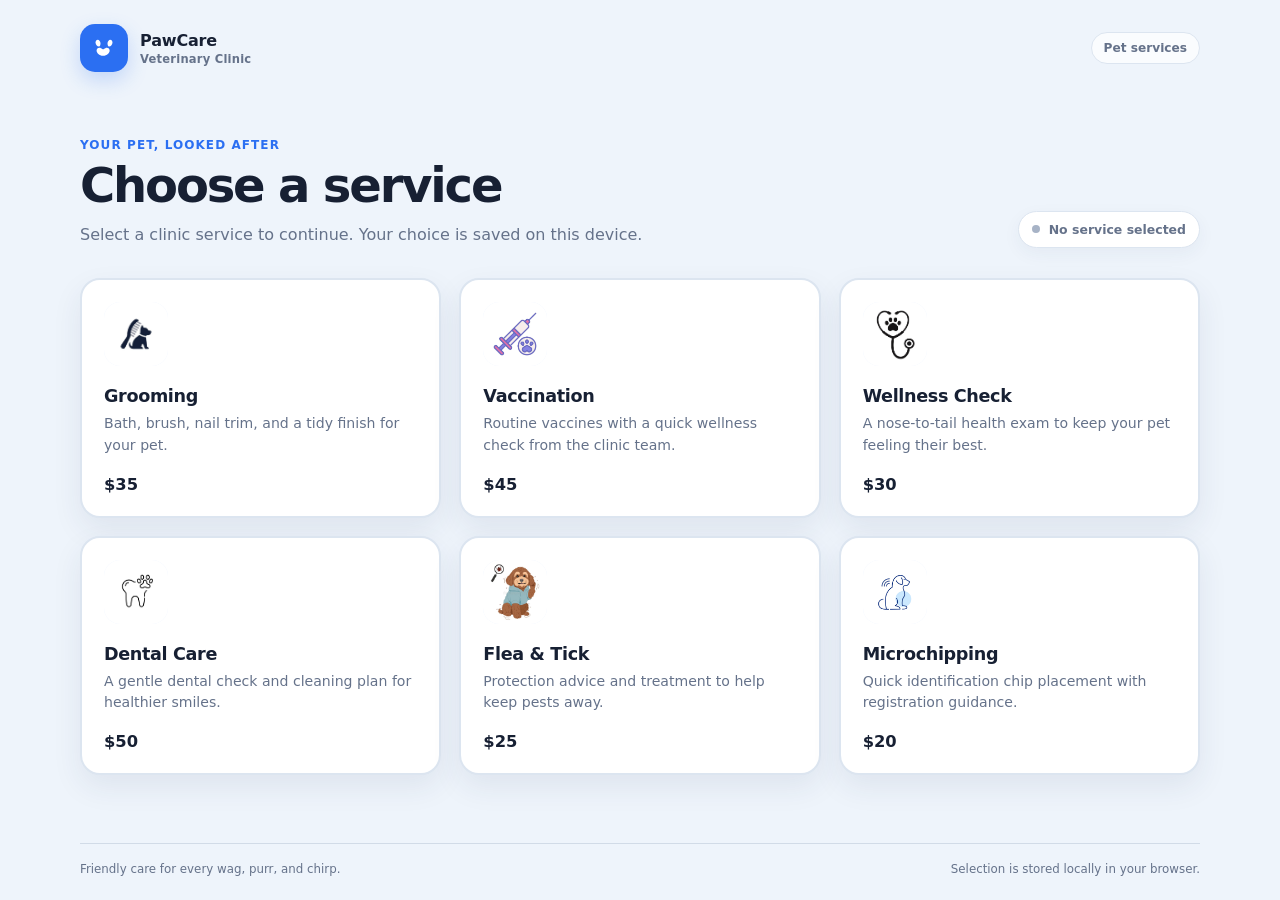
==== index.html @ 04821032 "Add files via upload" ====
<!doctype html>
<html lang="en">
<head>
  <meta charset="utf-8">
  <meta name="viewport" content="width=device-width, initial-scale=1">
  <meta
    name="description"
    content="Choose a pet clinic service and save your selection."
  >

  <title>PawCare Clinic — Services</title>

  <link rel="stylesheet" href="style.css">
  <script src="script.js" defer></script>
</head>

<body>
  <div class="app-shell">

    <header class="site-header">
      <a
        class="brand"
        href="index.html"
        aria-label="PawCare Clinic home"
      >
        <span class="brand-mark" aria-hidden="true">
          <svg viewBox="0 0 48 48" role="img">
            <path d="M15.5 21.5c-3.4 0-6-3.2-6-6.8 0-2.8 1.6-5 3.8-5s4.7 3.1 4.7 6.2c0 3.2-.9 5.6-2.5 5.6Z"/>
            <path d="M32.5 21.5c3.4 0 6-3.2 6-6.8 0-2.8-1.6-5-3.8-5S30 12.8 30 15.9c0 3.2.9 5.6 2.5 5.6Z"/>
            <path d="M11.3 28.1c0-2.4 2-4.6 4.7-4.6 2.1 0 3.4 1.1 5 2.2 1 .7 2 .7 3 0 1.6-1.1 2.9-2.2 5-2.2 2.7 0 4.7 2.2 4.7 4.6 0 4.1-4.3 9.2-11.2 9.2s-11.2-5.1-11.2-9.2Z"/>
          </svg>
        </span>

        <span>
          <strong>PawCare</strong>
          <small>Veterinary Clinic</small>
        </span>
      </a>

      <span class="header-badge">Pet services</span>
    </header>


    <main class="page-content">

      <section
        class="intro"
        aria-labelledby="page-title"
      >
        <div>
          <p class="eyebrow">Your pet, looked after</p>

          <h1 id="page-title">
            Choose a service
          </h1>

          <p class="intro-copy">
            Select a clinic service to continue.
            Your choice is saved on this device.
          </p>
        </div>

        <div
          class="selection-note"
          aria-live="polite"
        >
          <span
            class="selection-dot"
            aria-hidden="true"
          ></span>

          <span id="selection-status">
            No service selected
          </span>
        </div>
      </section>


      <section
        id="service-grid"
        class="service-grid"
        role="grid"
        aria-label="Available pet services"
      ></section>

    </main>


    <footer class="site-footer">
      <span>
        Friendly care for every wag, purr, and chirp.
      </span>

      <span>
        Selection is stored locally in your browser.
      </span>
    </footer>

  </div>
</body>
</html>
---- style.css ----
:root {
  --page: #eef4fb;
  --surface: #ffffff;
  --surface-muted: #f7faff;

  --text: #172033;
  --text-muted: #65728a;

  --border: #dce5f0;

  --blue: #2b6ff2;
  --blue-dark: #1e5bd5;
  --blue-soft: #edf4ff;

  --shadow: 0 12px 30px rgba(32, 56, 91, 0.08);

  --focus: 0 0 0 4px rgba(43, 111, 242, 0.18);
}


* {
  box-sizing: border-box;
}


html {
  scroll-behavior: smooth;
}


body {
  margin: 0;
  min-height: 100vh;

  background: var(--page);
  color: var(--text);

  font-family:
    Inter,
    ui-sans-serif,
    system-ui,
    -apple-system,
    BlinkMacSystemFont,
    "Segoe UI",
    sans-serif;
}


button,
a {
  font: inherit;
}


button {
  -webkit-tap-highlight-color: transparent;
}


.app-shell {
  min-height: 100vh;

  display: flex;
  flex-direction: column;
}


.site-header {
  width: min(1120px, calc(100% - 32px));

  margin: 0 auto;
  padding: 24px 0;

  display: flex;
  align-items: center;
  justify-content: space-between;

  gap: 18px;
}


.brand {
  display: inline-flex;
  align-items: center;

  gap: 12px;

  color: inherit;
  text-decoration: none;
}


.brand-mark {
  width: 48px;
  height: 48px;

  display: grid;
  place-items: center;

  background: var(--blue);

  border-radius: 15px;

  box-shadow:
    0 8px 20px rgba(43, 111, 242, 0.22);
}


.brand-mark svg {
  width: 28px;
  height: 28px;

  fill: #fff;
}


.brand strong,
.brand small {
  display: block;
}


.brand strong {
  font-size: 1rem;
  letter-spacing: -0.01em;
}


.brand small {
  margin-top: 2px;

  color: var(--text-muted);

  font-size: 0.72rem;
  font-weight: 600;

  letter-spacing: 0.02em;
}


.header-badge {
  padding: 8px 12px;

  border: 1px solid var(--border);
  border-radius: 999px;

  background: rgba(255, 255, 255, 0.72);

  color: var(--text-muted);

  font-size: 0.76rem;
  font-weight: 700;
}


.page-content {
  width: min(1120px, calc(100% - 32px));

  margin: 0 auto;
  padding: 42px 0 60px;

  flex: 1;
}


.intro {
  display: flex;
  align-items: end;
  justify-content: space-between;

  gap: 28px;

  margin-bottom: 30px;
}


.eyebrow {
  margin: 0 0 8px;

  color: var(--blue);

  font-size: 0.75rem;
  font-weight: 800;

  letter-spacing: 0.09em;
  text-transform: uppercase;
}


h1 {
  margin: 0;

  font-size: clamp(2rem, 4vw, 3rem);

  line-height: 1.05;

  letter-spacing: -0.045em;
}


.intro-copy {
  max-width: 620px;

  margin: 12px 0 0;

  color: var(--text-muted);

  font-size: 1rem;

  line-height: 1.6;
}


.selection-note {
  flex: 0 0 auto;

  display: inline-flex;
  align-items: center;

  gap: 9px;

  padding: 10px 13px;

  border: 1px solid var(--border);
  border-radius: 999px;

  background: var(--surface);

  color: var(--text-muted);

  font-size: 0.78rem;
  font-weight: 700;

  box-shadow:
    0 6px 18px rgba(32, 56, 91, 0.05);
}


.selection-dot {
  width: 8px;
  height: 8px;

  border-radius: 50%;

  background: #a7b3c6;
}


.selection-note.is-selected {
  color: var(--blue-dark);

  border-color:
    rgba(43, 111, 242, 0.25);

  background: var(--blue-soft);
}


.selection-note.is-selected .selection-dot {
  background: var(--blue);
}


.service-grid {
  display: grid;

  grid-template-columns:
    repeat(3, minmax(0, 1fr));

  gap: 18px;
}


.service-card {
  width: 100%;
  min-height: 220px;

  padding: 22px;

  border: 2px solid var(--border);
  border-radius: 20px;

  background: var(--surface);
  color: inherit;

  text-align: left;

  cursor: pointer;

  box-shadow: var(--shadow);

  transition:
    transform 160ms ease,
    border-color 160ms ease,
    box-shadow 160ms ease,
    background 160ms ease;

  display: flex;
  flex-direction: column;
}


.service-card:hover {
  transform: translateY(-3px);

  border-color: #b9cbe5;

  box-shadow:
    0 16px 34px rgba(32, 56, 91, 0.12);
}


.service-card:focus-visible {
  outline: none;

  box-shadow:
    var(--focus),
    var(--shadow);
}


.service-card[aria-selected="true"] {
  border-color: var(--blue);

  background: #fbfdff;

  box-shadow:
    0 14px 32px rgba(43, 111, 242, 0.16);
}


/* ===== FIXED ICON BOX =====
   The icon set is mixed: some are plain line-glyphs with lots of
   built-in transparent padding, others are full-color images that
   already have their own background shape baked in. A single
   crop/zoom value breaks one group or the other.

   The reliable, consistent fix for a MIXED icon set is to stop
   trying to crop and instead just let every icon scale to fit
   fully inside a uniform box (object-fit: contain). This guarantees:
   - nothing ever overflows the box or the card, no matter how big
     the source image is, even if it has inline width/height
     attributes (the !important rules below override those)
   - every icon ends up the same visual size/box, so the grid looks
     consistent even though the source art varies */

.service-icon {
  width: 64px;
  height: 64px;

  display: flex;
  align-items: center;
  justify-content: center;

  border-radius: 16px;

  background: var(--blue-soft);

  overflow: hidden;
  flex-shrink: 0;
}


.service-icon img,
.service-icon svg {
  max-width: 100% !important;
  max-height: 100% !important;
  width: auto !important;
  height: auto !important;

  object-fit: contain;

  display: block;
}


/* CATCH-ALL: some icons (seen circled: Grooming, Flea & Tick,
   Microchipping) are showing up bigger / unframed / with sharp
   corners, which means those particular <img> tags are likely NOT
   sitting inside the same ".service-icon" wrapper div as the
   working ones (Vaccination, Wellness Check, Dental Care) — so the
   box rules above never reach them. This rule forces the exact
   same box, corners and sizing onto ANY image found directly
   inside a .service-card, even without the .service-icon wrapper,
   as a safety net. */

.service-card > img,
.service-card > svg {
  width: 64px !important;
  height: 64px !important;

  border-radius: 16px;

  background: var(--blue-soft);

  object-fit: cover;

  display: block;

  flex-shrink: 0;
}

/* ===== END FIXED ICON BOX ===== */


.service-card h2 {
  margin: 20px 0 7px;

  font-size: 1.1rem;

  letter-spacing: -0.02em;
}


.service-card p {
  margin: 0;

  color: var(--text-muted);

  font-size: 0.88rem;

  line-height: 1.55;
}


.service-meta {
  margin-top: auto;
  padding-top: 18px;

  display: flex;
  align-items: center;
  justify-content: space-between;

  gap: 12px;
}


.service-price {
  font-size: 1.02rem;

  font-weight: 800;

  color: var(--text);
}


.select-label {
  color: var(--blue-dark);

  font-size: 0.74rem;
  font-weight: 800;

  opacity: 0;

  transform: translateY(3px);

  transition:
    opacity 160ms ease,
    transform 160ms ease;
}


.service-card:hover .select-label,
.service-card:focus-visible .select-label,
.service-card[aria-selected="true"] .select-label {
  opacity: 1;

  transform: translateY(0);
}


.site-footer {
  width: min(1120px, calc(100% - 32px));

  margin: 0 auto;

  padding: 18px 0 24px;

  border-top:
    1px solid rgba(160, 176, 198, 0.38);

  display: flex;
  justify-content: space-between;

  gap: 16px;

  color: var(--text-muted);

  font-size: 0.74rem;
}


@media (max-width: 920px) {
  .service-grid {
    grid-template-columns:
      repeat(2, minmax(0, 1fr));
  }
}


@media (max-width: 680px) {

  .site-header {
    padding: 18px 0;
  }


  .header-badge {
    display: none;
  }


  .page-content {
    padding: 26px 0 42px;
  }


  .intro {
    align-items: flex-start;

    flex-direction: column;

    margin-bottom: 22px;
  }


  .selection-note {
    align-self: flex-start;
  }


  .service-grid {
    grid-template-columns: 1fr;

    gap: 14px;
  }


  .service-card {
    min-height: 0;

    padding: 19px;
  }


  .site-footer {
    flex-direction: column;
  }
}


@media (prefers-reduced-motion: reduce) {

  html {
    scroll-behavior: auto;
  }


  *,
  *::before,
  *::after {
    transition: none !important;
  }
}
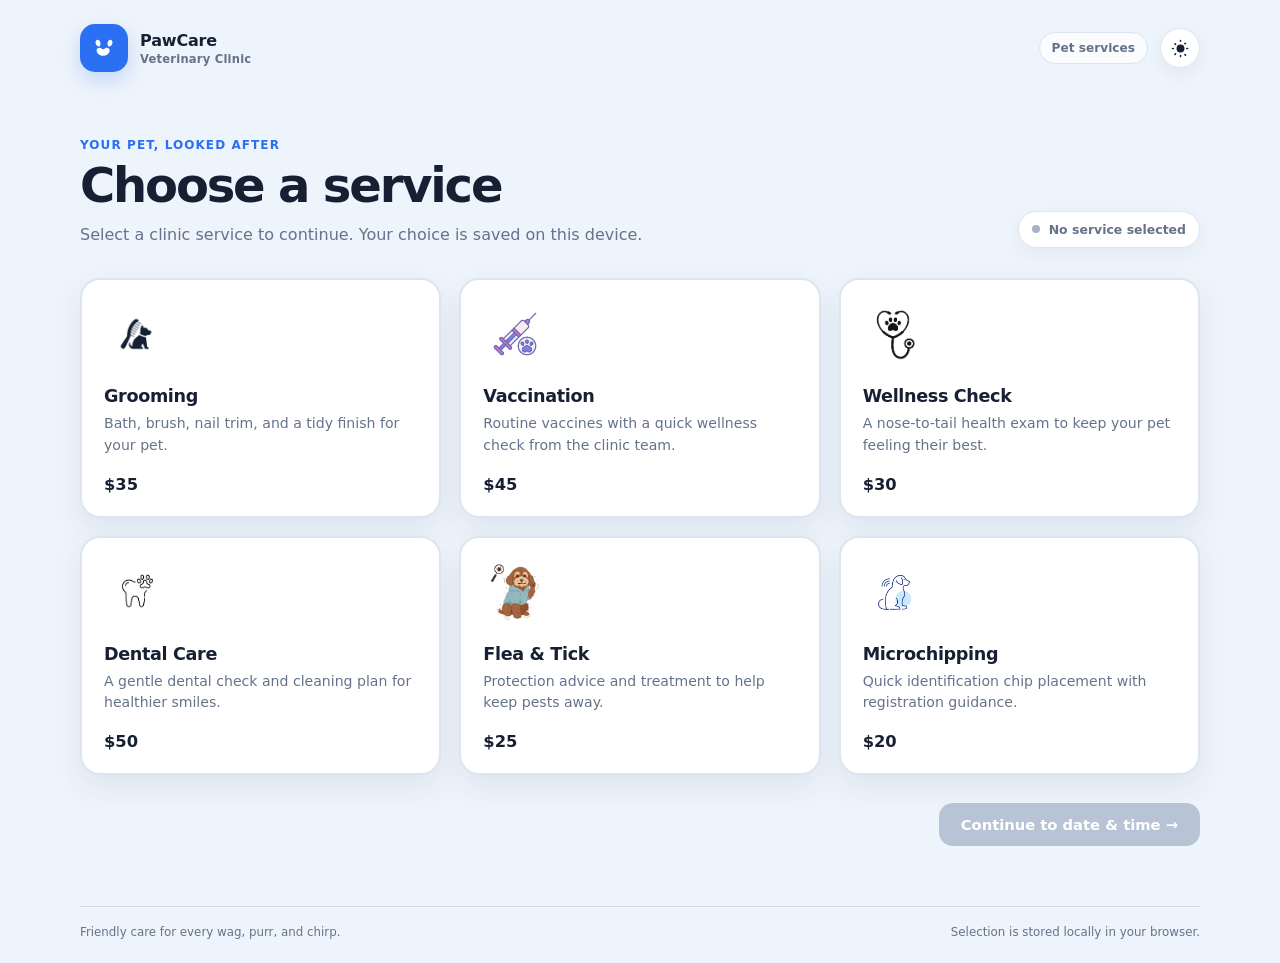
==== commit 7ec81b0d: "Add files via upload" ====
--- a/index.html
+++ b/index.html
@@ -2,6 +2,23 @@
 <html lang="en">
 <head>
   <meta charset="utf-8">
+
+  <script>
+    (function () {
+      try {
+        var stored = localStorage.getItem("pawcare.theme");
+        if (stored === "dark" || stored === "light") {
+          document.documentElement.setAttribute("data-theme", stored);
+        } else if (
+          window.matchMedia &&
+          window.matchMedia("(prefers-color-scheme: dark)").matches
+        ) {
+          document.documentElement.setAttribute("data-theme", "dark");
+        }
+      } catch (e) {}
+    })();
+  </script>
+
   <meta name="viewport" content="width=device-width, initial-scale=1">
   <meta
     name="description"
@@ -11,6 +28,7 @@
   <title>PawCare Clinic — Services</title>
 
   <link rel="stylesheet" href="style.css">
+  <script src="theme.js" defer></script>
   <script src="script.js" defer></script>
 </head>
 
@@ -37,7 +55,25 @@
         </span>
       </a>
 
-      <span class="header-badge">Pet services</span>
+      <div class="header-actions">
+        <span class="header-badge">Pet services</span>
+
+        <button
+          type="button"
+          id="theme-toggle"
+          class="theme-toggle"
+          aria-pressed="false"
+          aria-label="Switch to dark mode"
+        >
+          <svg class="icon-sun" viewBox="0 0 24 24" aria-hidden="true">
+            <path d="M12 4a1 1 0 0 1 1-1V2a1 1 0 1 0-2 0v1a1 1 0 0 1 1 1Zm0 16a1 1 0 0 0-1 1v1a1 1 0 1 0 2 0v-1a1 1 0 0 0-1-1Zm10-8a1 1 0 0 0-1-1h-1a1 1 0 1 0 0 2h1a1 1 0 0 0 1-1ZM4 12a1 1 0 0 0-1-1H2a1 1 0 1 0 0 2h1a1 1 0 0 0 1-1Zm14.95-7.364a1 1 0 0 0-1.414 0l-.707.707a1 1 0 1 0 1.414 1.414l.707-.707a1 1 0 0 0 0-1.414ZM6.465 17.95a1 1 0 0 0-1.414 0l-.707.707a1 1 0 1 0 1.414 1.414l.707-.707a1 1 0 0 0 0-1.414Zm12.485 1.707-.707-.707a1 1 0 1 0-1.414 1.414l.707.707a1 1 0 0 0 1.414-1.414ZM6.465 6.05 5.757 5.343a1 1 0 1 0-1.414 1.414l.707.707A1 1 0 1 0 6.465 6.05ZM12 7a5 5 0 1 0 0 10 5 5 0 0 0 0-10Z"/>
+          </svg>
+
+          <svg class="icon-moon" viewBox="0 0 24 24" aria-hidden="true">
+            <path d="M21.64 13a9 9 0 1 1-10.63-10.63 1 1 0 0 1 1.11 1.4A7 7 0 1 0 20.24 11.9a1 1 0 0 1 1.4 1.1Z"/>
+          </svg>
+        </button>
+      </div>
     </header>
 
 
@@ -83,6 +119,18 @@
         aria-label="Available pet services"
       ></section>
 
+
+      <div class="page-actions">
+        <a
+          id="continue-to-date"
+          class="continue-button is-disabled"
+          href="date.html"
+          aria-disabled="true"
+        >
+          Continue to date & time →
+        </a>
+      </div>
+
     </main>
 
 
--- a/style.css
+++ b/style.css
@@ -15,6 +15,77 @@
   --shadow: 0 12px 30px rgba(32, 56, 91, 0.08);
 
   --focus: 0 0 0 4px rgba(43, 111, 242, 0.18);
+
+  --danger: #d6433c;
+  --danger-soft: #fdecea;
+  --danger-border: rgba(214, 67, 60, 0.3);
+}
+
+
+/* ============================================================
+   DARK MODE
+   Every component in this file is built on the custom properties
+   above, so overriding them for [data-theme="dark"] re-themes the
+   whole site without touching individual component rules. The
+   theme attribute is set on <html> by theme.js (and, before that,
+   by a tiny inline script in <head> on each page, to avoid a
+   flash of the light theme while the page loads).
+   ============================================================ */
+
+:root[data-theme="dark"] {
+  --page: #0e1424;
+  --surface: #171f34;
+  --surface-muted: #1c2640;
+
+  --text: #edf1fb;
+  --text-muted: #9aa5c4;
+
+  --border: #2b3656;
+
+  --blue: #5b8dff;
+  --blue-dark: #89acff;
+  --blue-soft: #1e2a4d;
+
+  --shadow: 0 12px 30px rgba(0, 0, 0, 0.45);
+
+  --focus: 0 0 0 4px rgba(91, 141, 255, 0.35);
+
+  --danger: #ff7a73;
+  --danger-soft: #3a2026;
+  --danger-border: rgba(255, 122, 115, 0.35);
+}
+
+
+:root[data-theme="dark"] .selection-dot {
+  background: #4b578a;
+}
+
+
+:root[data-theme="dark"] .form-field input::placeholder {
+  color: #6b7696;
+}
+
+
+:root[data-theme="dark"] .continue-button.is-disabled {
+  background: #3a4566;
+  color: #8993b5;
+}
+
+
+:root[data-theme="dark"] .pika-table td.is-disabled .pika-button {
+  color: #4b5678;
+}
+
+
+:root[data-theme="dark"] .pika-table td.is-outside-current-month .pika-button {
+  color: #39456a;
+}
+
+
+body {
+  transition:
+    background-color 180ms ease,
+    color 180ms ease;
 }
 
 
@@ -138,6 +209,14 @@
 }
 
 
+.header-actions {
+  display: flex;
+  align-items: center;
+
+  gap: 12px;
+}
+
+
 .header-badge {
   padding: 8px 12px;
 
@@ -150,6 +229,74 @@
 
   font-size: 0.76rem;
   font-weight: 700;
+}
+
+
+:root[data-theme="dark"] .header-badge {
+  background: rgba(255, 255, 255, 0.06);
+}
+
+
+.theme-toggle {
+  width: 40px;
+  height: 40px;
+  flex-shrink: 0;
+
+  display: inline-flex;
+  align-items: center;
+  justify-content: center;
+
+  border: 1px solid var(--border);
+  border-radius: 999px;
+
+  background: var(--surface);
+  color: var(--text);
+
+  cursor: pointer;
+
+  box-shadow: 0 6px 16px rgba(32, 56, 91, 0.06);
+
+  transition:
+    background 160ms ease,
+    border-color 160ms ease,
+    box-shadow 160ms ease;
+}
+
+
+.theme-toggle:hover {
+  background: var(--blue-soft);
+
+  border-color: #b9cbe5;
+}
+
+
+.theme-toggle:focus-visible {
+  outline: none;
+
+  box-shadow: var(--focus);
+}
+
+
+.theme-toggle svg {
+  width: 19px;
+  height: 19px;
+
+  fill: currentColor;
+}
+
+
+.theme-toggle .icon-moon {
+  display: none;
+}
+
+
+:root[data-theme="dark"] .theme-toggle .icon-sun {
+  display: none;
+}
+
+
+:root[data-theme="dark"] .theme-toggle .icon-moon {
+  display: block;
 }
 
 
@@ -549,6 +696,644 @@
 }
 
 
+/* ============================================================
+   PAGE ACTIONS / CONTINUE BUTTON
+   Shared between index.html (link to date.html) and date.html
+   (button that validates + saves the date & time selection).
+   ============================================================ */
+
+.page-actions {
+  margin-top: 28px;
+
+  display: flex;
+  align-items: center;
+  justify-content: space-between;
+
+  gap: 14px;
+}
+
+
+.continue-button {
+  display: inline-flex;
+  align-items: center;
+
+  gap: 8px;
+
+  margin-left: auto;
+  padding: 13px 22px;
+
+  border: none;
+  border-radius: 14px;
+
+  background: var(--blue);
+  color: #fff;
+
+  font-size: 0.92rem;
+  font-weight: 800;
+
+  text-decoration: none;
+  cursor: pointer;
+
+  box-shadow: 0 10px 24px rgba(43, 111, 242, 0.25);
+
+  transition:
+    transform 160ms ease,
+    box-shadow 160ms ease,
+    background 160ms ease,
+    opacity 160ms ease;
+}
+
+
+.continue-button:hover {
+  transform: translateY(-2px);
+
+  background: var(--blue-dark);
+
+  box-shadow: 0 14px 28px rgba(43, 111, 242, 0.3);
+}
+
+
+.continue-button:focus-visible {
+  outline: none;
+
+  box-shadow:
+    var(--focus),
+    0 10px 24px rgba(43, 111, 242, 0.25);
+}
+
+
+.continue-button.is-disabled {
+  pointer-events: none;
+
+  cursor: not-allowed;
+
+  background: #b9c3d6;
+
+  box-shadow: none;
+}
+
+
+.back-link {
+  color: var(--text-muted);
+
+  font-size: 0.86rem;
+  font-weight: 700;
+
+  text-decoration: none;
+}
+
+
+.back-link:hover {
+  color: var(--blue-dark);
+
+  text-decoration: underline;
+}
+
+
+.back-link:focus-visible {
+  outline: none;
+
+  box-shadow: var(--focus);
+
+  border-radius: 6px;
+}
+
+
+/* ============================================================
+   DATE & TIME PICKER PAGE
+   ============================================================ */
+
+.form-error {
+  margin-bottom: 22px;
+  padding: 13px 16px;
+
+  border: 1px solid var(--danger-border);
+  border-radius: 14px;
+
+  background: var(--danger-soft);
+  color: var(--danger);
+
+  font-size: 0.88rem;
+  font-weight: 700;
+}
+
+
+.picker-layout {
+  display: grid;
+
+  grid-template-columns: minmax(0, 1fr) minmax(0, 1fr);
+
+  gap: 20px;
+
+  align-items: start;
+}
+
+
+.picker-panel {
+  padding: 22px;
+
+  border: 2px solid var(--border);
+  border-radius: 20px;
+
+  background: var(--surface);
+
+  box-shadow: var(--shadow);
+}
+
+
+.panel-title {
+  margin: 0 0 16px;
+
+  font-size: 1rem;
+
+  letter-spacing: -0.01em;
+}
+
+
+.calendar-host {
+  display: flex;
+  justify-content: center;
+}
+
+
+/* Pikaday theme overrides to match the PawCare palette */
+
+.pika-single {
+  border: none;
+  box-shadow: none;
+
+  background: transparent;
+
+  font-family: inherit;
+
+  width: 100%;
+}
+
+
+.pika-lendar {
+  width: 100%;
+
+  float: none;
+}
+
+
+.pika-title {
+  margin-bottom: 6px;
+}
+
+
+.pika-title select {
+  font-family: inherit;
+}
+
+
+.pika-label {
+  background: var(--surface);
+
+  font-weight: 800;
+}
+
+
+.pika-prev,
+.pika-next {
+  border-radius: 10px;
+
+  opacity: 0.8;
+}
+
+
+.pika-prev:hover,
+.pika-next:hover {
+  background: var(--blue-soft);
+
+  opacity: 1;
+}
+
+
+.pika-table th {
+  color: var(--text-muted);
+
+  font-size: 0.68rem;
+  font-weight: 800;
+
+  text-transform: uppercase;
+
+  letter-spacing: 0.03em;
+}
+
+
+.pika-button {
+  border-radius: 10px;
+
+  background: transparent;
+  color: var(--text);
+
+  font-family: inherit;
+  font-weight: 600;
+
+  text-align: center;
+
+  box-shadow: none;
+}
+
+
+.pika-button:hover {
+  background: var(--blue-soft) !important;
+  color: var(--blue-dark) !important;
+
+  box-shadow: none !important;
+
+  border-radius: 10px;
+}
+
+
+.pika-table td.is-today .pika-button {
+  color: var(--blue);
+  font-weight: 800;
+}
+
+
+.pika-table td.is-selected .pika-button {
+  background: var(--blue) !important;
+  color: #fff !important;
+
+  box-shadow: 0 6px 14px rgba(43, 111, 242, 0.3) !important;
+}
+
+
+.pika-table td.is-disabled .pika-button {
+  color: #c3cbdb;
+
+  cursor: not-allowed;
+}
+
+
+.pika-table td.is-outside-current-month .pika-button {
+  color: #d7deea;
+}
+
+
+.time-slot-grid {
+  display: flex;
+  flex-wrap: wrap;
+
+  gap: 10px;
+}
+
+
+.time-slot {
+  padding: 12px 18px;
+
+  border: 2px solid var(--border);
+  border-radius: 12px;
+
+  background: var(--surface-muted);
+  color: var(--text);
+
+  font-size: 0.92rem;
+  font-weight: 700;
+
+  cursor: pointer;
+
+  transition:
+    transform 140ms ease,
+    border-color 140ms ease,
+    background 140ms ease,
+    color 140ms ease,
+    box-shadow 140ms ease;
+}
+
+
+.time-slot:hover {
+  transform: translateY(-2px);
+
+  border-color: #b9cbe5;
+}
+
+
+.time-slot:focus-visible {
+  outline: none;
+
+  box-shadow: var(--focus);
+}
+
+
+.time-slot.is-selected {
+  border-color: var(--blue);
+
+  background: var(--blue);
+  color: #fff;
+
+  box-shadow: 0 10px 20px rgba(43, 111, 242, 0.25);
+}
+
+
+.time-slot.is-disabled {
+  opacity: 0.5;
+
+  cursor: not-allowed;
+}
+
+
+.page-actions--top {
+  justify-content: flex-start;
+
+  margin-top: 0;
+  margin-bottom: 18px;
+}
+
+
+/* ============================================================
+   CUSTOMER DETAILS FORM
+   ============================================================ */
+
+.detail-form {
+  display: flex;
+  flex-direction: column;
+
+  gap: 20px;
+
+  max-width: 560px;
+}
+
+
+.form-field {
+  display: flex;
+  flex-direction: column;
+
+  gap: 7px;
+}
+
+
+.form-field label {
+  font-size: 0.88rem;
+  font-weight: 700;
+
+  color: var(--text);
+}
+
+
+.required-mark {
+  color: var(--danger);
+
+  margin-left: 2px;
+}
+
+
+.form-field input,
+.form-field select {
+  width: 100%;
+
+  padding: 12px 14px;
+
+  border: 2px solid var(--border);
+  border-radius: 12px;
+
+  background: var(--surface);
+  color: var(--text);
+
+  font: inherit;
+  font-size: 0.95rem;
+
+  transition:
+    border-color 140ms ease,
+    box-shadow 140ms ease;
+}
+
+
+.form-field input::placeholder {
+  color: #a7b3c6;
+}
+
+
+.form-field input:hover,
+.form-field select:hover {
+  border-color: #b9cbe5;
+}
+
+
+.form-field input:focus-visible,
+.form-field select:focus-visible {
+  outline: none;
+
+  border-color: var(--blue);
+
+  box-shadow: var(--focus);
+}
+
+
+.form-field input.is-invalid,
+.form-field select.is-invalid {
+  border-color: var(--danger);
+}
+
+
+.form-field input.is-invalid:focus-visible,
+.form-field select.is-invalid:focus-visible {
+  box-shadow: 0 0 0 4px rgba(214, 67, 60, 0.16);
+}
+
+
+.field-error {
+  min-height: 1.1em;
+  margin: 0;
+
+  color: var(--danger);
+
+  font-size: 0.8rem;
+  font-weight: 700;
+}
+
+
+/* ============================================================
+   CONFIRMATION PAGE
+   ============================================================ */
+
+.summary-card {
+  max-width: 620px;
+  padding: 6px 24px;
+
+  border: 2px solid var(--border);
+  border-radius: 20px;
+
+  background: var(--surface);
+
+  box-shadow: var(--shadow);
+}
+
+
+.summary-section {
+  padding: 20px 0;
+}
+
+
+.summary-section + .summary-section {
+  border-top: 1px solid var(--border);
+}
+
+
+.summary-section-header {
+  display: flex;
+  align-items: center;
+  justify-content: space-between;
+
+  gap: 12px;
+
+  margin-bottom: 10px;
+}
+
+
+.summary-section-header h2 {
+  margin: 0;
+
+  font-size: 0.95rem;
+
+  letter-spacing: -0.01em;
+}
+
+
+.edit-link {
+  display: inline-flex;
+  align-items: center;
+
+  gap: 6px;
+
+  padding: 6px 10px;
+
+  border-radius: 10px;
+
+  color: var(--blue-dark);
+  text-decoration: none;
+
+  font-size: 0.78rem;
+  font-weight: 800;
+
+  transition: background 140ms ease;
+}
+
+
+.edit-link svg {
+  width: 14px;
+  height: 14px;
+
+  fill: currentColor;
+}
+
+
+.edit-link:hover {
+  background: var(--blue-soft);
+
+  text-decoration: underline;
+}
+
+
+.edit-link:focus-visible {
+  outline: none;
+
+  box-shadow: var(--focus);
+}
+
+
+.summary-row {
+  display: flex;
+  align-items: baseline;
+  justify-content: space-between;
+
+  gap: 16px;
+
+  padding: 6px 0;
+}
+
+
+.summary-label {
+  color: var(--text-muted);
+
+  font-size: 0.84rem;
+  font-weight: 700;
+}
+
+
+.summary-value {
+  color: var(--text);
+
+  font-size: 0.95rem;
+  font-weight: 800;
+
+  text-align: right;
+}
+
+
+.summary-value.is-muted {
+  color: var(--text-muted);
+
+  font-weight: 600;
+
+  font-style: italic;
+}
+
+
+.continue-button--ghost {
+  background: var(--surface);
+  color: var(--blue-dark);
+
+  border: 2px solid var(--border);
+
+  box-shadow: none;
+}
+
+
+.continue-button--ghost:hover {
+  background: var(--blue-soft);
+  color: var(--blue-dark);
+
+  box-shadow: none;
+}
+
+
+@media (max-width: 760px) {
+
+  .picker-layout {
+    grid-template-columns: 1fr;
+  }
+
+
+  .page-actions {
+    flex-direction: column-reverse;
+
+    align-items: stretch;
+  }
+
+
+  .continue-button {
+    margin-left: 0;
+
+    justify-content: center;
+  }
+
+
+  .detail-form {
+    max-width: none;
+  }
+
+
+  .summary-card {
+    max-width: none;
+  }
+
+
+  .summary-row {
+    flex-direction: column;
+
+    gap: 4px;
+  }
+
+
+  .summary-value {
+    text-align: left;
+  }
+}
+
+
 @media (prefers-reduced-motion: reduce) {
 
   html {
